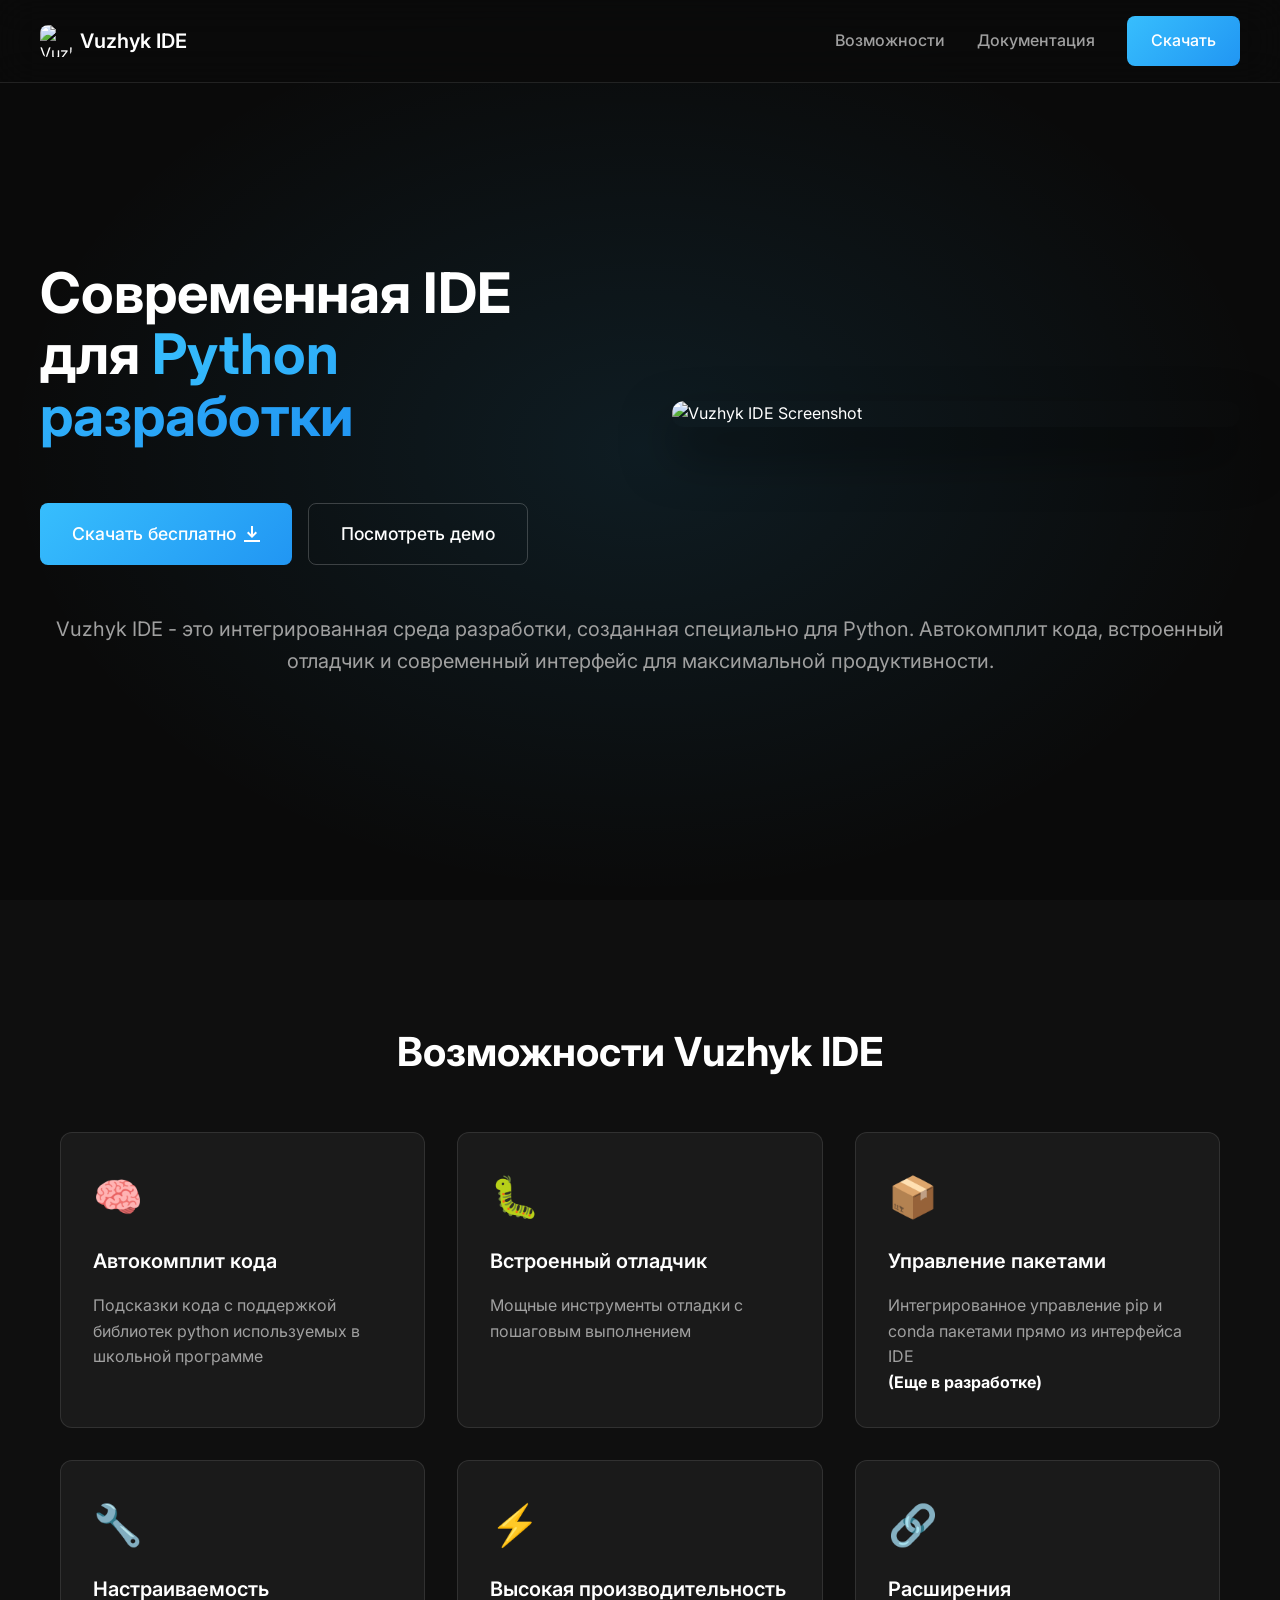
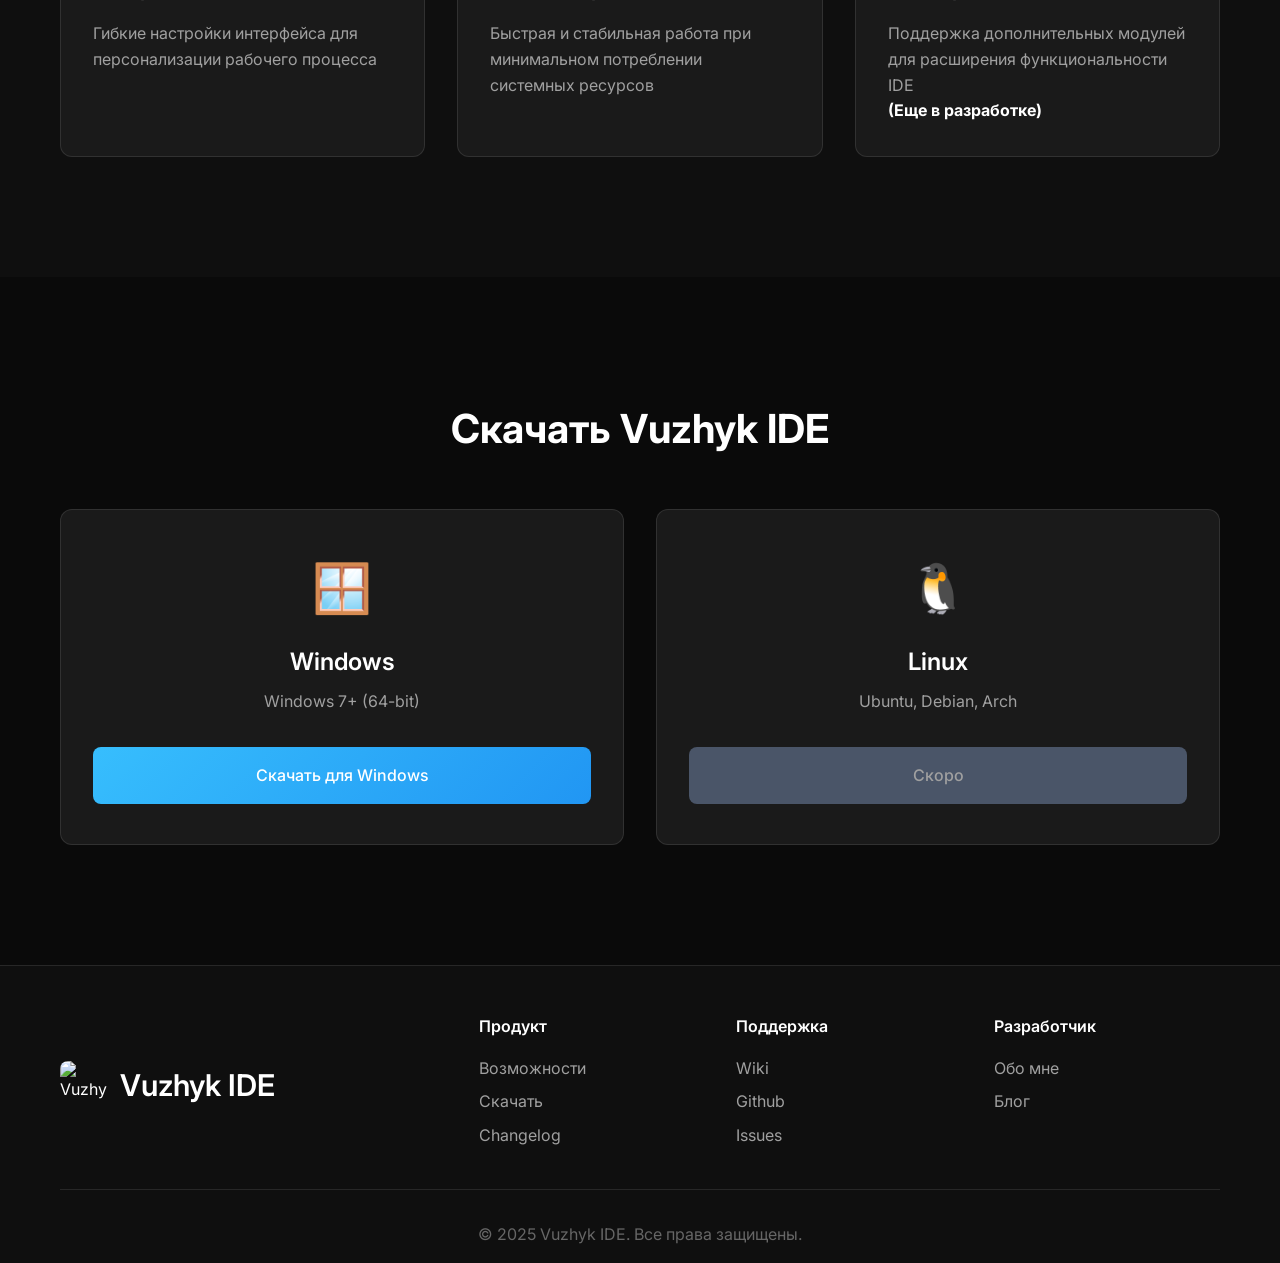
==== index.html @ dacc4168 "add demo video" ====
<!DOCTYPE html>
<html lang="ru">
<head>
    <meta charset="UTF-8">
    <meta name="viewport" content="width=device-width, initial-scale=1.0">
    <title>Vuzhyk IDE - Современная IDE для Python разработки</title>
    <link rel="icon" type="image/x-icon" href="vuzhyk.ico">
    <link rel="stylesheet" href="styles.css">
    <link href="https://fonts.googleapis.com/css2?family=Inter:wght@300;400;500;600;700&display=swap" rel="stylesheet">
</head>
<body>
    <!-- Header -->
    <header class="header">
        <nav class="nav">
            <div class="nav-brand">
                <img src="vuzhyk.ico" alt="Vuzhyk IDE" class="logo">
                <span class="brand-name">Vuzhyk IDE</span>
            </div>
            <div class="nav-links">
                <a href="#features">Возможности</a>
                <a href="#docs">Документация</a>
                <a href="#download" class="btn-primary">Скачать</a>
            </div>
        </nav>
    </header>

    <!-- Mobile Menu Overlay -->
    <div class="mobile-menu-overlay">
        <div class="mobile-menu-content">
            <div class="nav-links">
                <a href="#features">Возможности</a>
                <a href="#docs">Документация</a>
                <a href="#download" class="btn-primary">Скачать</a>
            </div>
        </div>
    </div>

    <!-- Hero Section -->
    <section class="hero">
        <div class="hero-top">
            <div class="hero-content">
                <h1 class="hero-title">
                    Современная IDE для <span class="gradient-text">Python разработки</span>
                </h1>
                <div class="hero-buttons">
                    <a href="#download" class="btn-primary large">
                        Скачать бесплатно
                        <svg width="16" height="16" viewBox="0 0 16 16" fill="none">
                            <path d="M8 12L3 7L4.4 5.6L7 8.2V0H9V8.2L11.6 5.6L13 7L8 12Z" fill="currentColor"/>
                            <path d="M0 14H16V16H0V14Z" fill="currentColor"/>
                        </svg>
                    </a>
                    <a href="#demo" class="btn-secondary large">
                        Посмотреть демо
                    </a>
                </div>
            </div>
            <div class="hero-visual">
                <img src="promo.png" alt="Vuzhyk IDE Screenshot" class="promo-image">
            </div>
        </div>
        <div class="hero-description">
            <p>
                Vuzhyk IDE - это интегрированная среда разработки, созданная специально для Python. 
                Aвтокомплит кода, встроенный отладчик и современный интерфейс для максимальной продуктивности.
            </p>
        </div>
    </section>

    <!-- Features Section -->
    <section id="features" class="features">
        <div class="container">
            <h2 class="section-title">Возможности Vuzhyk IDE</h2>
            <div class="features-grid">
                <div class="feature-card">
                    <div class="feature-icon">🧠</div>
                    <h3>Автокомплит кода</h3>
                    <p>Подсказки кода с поддержкой библиотек python используемых в школьной программе</p>
                </div>
                <div class="feature-card">
                    <div class="feature-icon">🐛</div>
                    <h3>Встроенный отладчик</h3>
                    <p>Мощные инструменты отладки с пошаговым выполнением</p>
                </div>
                <div class="feature-card">
                    <div class="feature-icon">📦</div>
                    <h3>Управление пакетами</h3>
                    <p>Интегрированное управление pip и conda пакетами прямо из интерфейса IDE</p>
                    <h4>(Еще в разработке)</h4>
                </div>
                <div class="feature-card">
                    <div class="feature-icon">🔧</div>
                    <h3>Настраиваемость</h3>
                    <p>Гибкие настройки интерфейса для персонализации рабочего процесса</p>
                </div>
                <div class="feature-card">
                    <div class="feature-icon">⚡</div>
                    <h3>Высокая производительность</h3>
                    <p>Быстрая и стабильная работа при минимальном потреблении системных ресурсов</p>
                </div>
                <div class="feature-card">
                    <div class="feature-icon">🔗</div>
                    <h3>Расширения</h3>
                    <p>Поддержка дополнительных модулей для расширения функциональности IDE</p>
                    <h4>(Еще в разработке)</h4>
                </div>
            </div>
        </div>
    </section>

    <!-- Download Section -->
    <section id="download" class="download">
        <div class="container">
            <h2 class="section-title">Скачать Vuzhyk IDE</h2>
            <div class="download-options">
                <div class="download-card">
                    <div class="os-icon">🪟</div>
                    <h3>Windows</h3>
                    <p>Windows 7+ (64-bit)</p>
                    <a href="#" class="btn-download">Скачать для Windows</a>
                </div>
                <div class="download-card">
                    <div class="os-icon">🐧</div>
                    <h3>Linux</h3>
                    <p>Ubuntu, Debian, Arch</p>
                    <a href="#" class="btn-download disabled">Скоро</a>
                </div>
            </div>
        </div>
    </section>

    <!-- Footer -->
    <footer class="footer">
        <div class="container">
            <div class="footer-content">
                <div class="footer-brand">
                    <img src="vuzhyk.ico" alt="Vuzhyk IDE" class="logo">
                    <span class="brand-name">Vuzhyk IDE</span>
                </div>
                <div class="footer-links">
                    <div class="link-group">
                        <h4>Продукт</h4>
                        <a href="#features">Возможности</a>
                        <a href="#download">Скачать</a>
                        <a href="https://github.com/p4ulroot/Vuzhyk/releases" target="_blank">Changelog</a>
                    </div>
                    <div class="link-group">
                        <h4>Поддержка</h4>
                        <a href="https://github.com/p4ulroot/Vuzhyk/wiki" target="_blank">Wiki</a>
                        <a href="https://github.com/p4ulroot/Vuzhyk" target="_blank">Github</a>
                        <a href="https://github.com/p4ulroot/Vuzhyk/issues" target="_blank">Issues</a>
                    </div>
                    <div class="link-group">
                        <h4>Разработчик</h4>
                        <a href="#about">Обо мне</a>
                        <a href="#blog">Блог</a>
                    </div>
                </div>
            </div>
            <div class="footer-bottom">
                <p>&copy; 2025 Vuzhyk IDE. Все права защищены.</p>
            </div>
        </div>
    </footer>

    <!-- Download Modal -->
    <div class="download-modal" id="downloadModal">
        <div class="modal-overlay"></div>
        <div class="modal-content">
            <div class="modal-header">
                <h3>Скачать Vuzhyk IDE для Windows</h3>
                <button class="modal-close" id="modalClose">&times;</button>
            </div>
            <div class="modal-body">
                <p>Выберите тип установки:</p>
                <div class="download-options-modal">
                    <div class="download-option">
                        <div class="option-icon">📦</div>
                        <div class="option-info">
                            <h4>Установочная версия</h4>
                            <p>Полная установка в систему с интеграцией в меню Пуск</p>
                        </div>
                        <a href="#" class="btn-download-option" data-type="installer">Скачать</a>
                    </div>
                    <div class="download-option">
                        <div class="option-icon">💼</div>
                        <div class="option-info">
                            <h4>Портативная версия</h4>
                            <p>Запуск без установки, можно использовать с USB</p>
                        </div>
                        <a href="#" class="btn-download-option" data-type="portable">Скачать</a>
                    </div>
                </div>
            </div>
        </div>
    </div>

    <!-- Demo Modal -->
    <div class="demo-modal" id="demoModal">
        <div class="modal-overlay"></div>
        <div class="modal-content demo-modal-content">
            <div class="modal-header">
                <h3>Демонстрация Vuzhyk IDE</h3>
                <button class="modal-close" id="demoModalClose">&times;</button>
            </div>
            <div class="modal-body demo-modal-body">
                <div class="demo-video" id="demoVideoYoutube">
                    <iframe
                        id="demoVideo"
                        src="https://www.youtube.com/embed/uuezZndXH4A?rel=0"
                        title="Демонстрация Vuzhyk IDE"
                        frameborder="0"
                        allow="accelerometer; autoplay; clipboard-write; encrypted-media; gyroscope; picture-in-picture; web-share"
                        referrerpolicy="strict-origin-when-cross-origin"
                        allowfullscreen>
                    </iframe>
                </div>
                <div class="demo-video demo-video-local" id="demoVideoLocal" hidden>
                    <video id="localDemoVideo" controls playsinline preload="metadata">
                        <source src="videos/vuzhyk_promo.mp4" type="video/mp4">
                        Ваш браузер не поддерживает воспроизведение видео.
                    </video>
                </div>
                <div class="demo-fallback">
                    <a href="#" id="demoFallbackLink" title="У вас не работает видео? Нажмите сюда чтобы перейти на встроеный плеер сайта.">Не работает видео?</a>
                </div>
            </div>
        </div>
    </div>

    <script src="script.js"></script>
</body>
</html>
---- styles.css ----
/* Reset and base styles */
* {
    margin: 0;
    padding: 0;
    box-sizing: border-box;
}

body {
    font-family: 'Inter', -apple-system, BlinkMacSystemFont, 'Segoe UI', Roboto, sans-serif;
    line-height: 1.6;
    color: #ffffff;
    background: #0a0a0a;
    overflow-x: hidden;
    -webkit-font-smoothing: antialiased;
    -moz-osx-font-smoothing: grayscale;
}

.container {
    max-width: 1200px;
    margin: 0 auto;
    padding: 0 20px;
}

/* Header */
.header {
    position: fixed;
    top: 0;
    left: 0;
    right: 0;
    z-index: 1000;
    background: rgba(10, 10, 10, 0.8);
    backdrop-filter: blur(20px);
    border-bottom: 1px solid rgba(255, 255, 255, 0.1);
}

.nav {
    display: flex;
    justify-content: space-between;
    align-items: center;
    padding: 1rem 0;
    max-width: 1200px;
    margin: 0 auto;
}

.nav-brand {
    display: flex;
    align-items: center;
    gap: 0.5rem;
}

.logo {
    width: 32px;
    height: 32px;
    border-radius: 8px;
}

.brand-name {
    font-size: 1.25rem;
    font-weight: 600;
    color: #ffffff;
}

.nav-links {
    display: flex;
    align-items: center;
    gap: 2rem;
}

.nav-links a {
    text-decoration: none;
    color: #a0a0a0;
    font-weight: 500;
    transition: color 0.3s ease;
}

.nav-links a:hover {
    color: #ffffff;
}

/* Buttons */
.btn-primary {
    background: linear-gradient(135deg, #37BEFD 0%, #2196F3 100%);
    color: white !important;
    padding: 0.75rem 1.5rem;
    border-radius: 8px;
    text-decoration: none;
    font-weight: 500;
    transition: all 0.3s ease;
    display: inline-flex;
    align-items: center;
    gap: 0.5rem;
}

.btn-primary:hover {
    transform: translateY(-2px);
    box-shadow: 0 10px 25px rgba(55, 190, 253, 0.3);
    color: white !important;
}

.btn-primary.large {
    padding: 1rem 2rem;
    font-size: 1.1rem;
}

.btn-secondary {
    background: transparent;
    color: #ffffff;
    padding: 0.75rem 1.5rem;
    border: 1px solid rgba(255, 255, 255, 0.2);
    border-radius: 8px;
    text-decoration: none;
    font-weight: 500;
    transition: all 0.3s ease;
}

.btn-secondary:hover {
    background: rgba(255, 255, 255, 0.1);
    border-color: rgba(255, 255, 255, 0.3);
}

.btn-secondary.large {
    padding: 1rem 2rem;
    font-size: 1.1rem;
}

/* Hero Section */
.hero {
    min-height: 100vh;
    display: flex;
    flex-direction: column;
    justify-content: center;
    padding: 120px 2rem 80px;
    background: radial-gradient(ellipse at center, rgba(55, 190, 253, 0.1) 0%, transparent 70%);
}

.hero-top {
    max-width: 1200px;
    margin: 0 auto;
    display: grid;
    grid-template-columns: 1fr 1fr;
    gap: 4rem;
    align-items: center;
    margin-bottom: 3rem;
}

.hero-content {
    display: flex;
    flex-direction: column;
    gap: 2rem;
}

.hero-title {
    font-size: 3.5rem;
    font-weight: 700;
    line-height: 1.1;
    margin-bottom: 1.5rem;
}

.gradient-text {
    background: linear-gradient(135deg, #37BEFD 0%, #2196F3 100%);
    -webkit-background-clip: text;
    -webkit-text-fill-color: transparent;
    background-clip: text;
}



.hero-buttons {
    display: flex;
    gap: 1rem;
    flex-wrap: wrap;
}

/* Hero Visual */
.hero-visual {
    display: flex;
    justify-content: center;
    align-items: center;
}

.promo-image {
    width: 100%;
    max-width: 600px;
    height: auto;
    border-radius: 12px;
    box-shadow: 0 25px 50px rgba(0, 0, 0, 0.5);
    transition: transform 0.3s ease;
}

.promo-image:hover {
    transform: translateY(-5px);
}

/* Hero Description */
.hero-description {
    max-width: 1200px;
    margin: 0 auto;
    text-align: center;
}

.hero-description p {
    font-size: 1.25rem;
    color: #a0a0a0;
    line-height: 1.6;
    margin: 0;
}

/* Features Section */
.features {
    padding: 120px 0;
    background: #0f0f0f;
}

.section-title {
    font-size: 2.5rem;
    font-weight: 700;
    text-align: center;
    margin-bottom: 3rem;
}

.features-grid {
    display: grid;
    grid-template-columns: repeat(auto-fit, minmax(350px, 1fr));
    gap: 2rem;
}

.feature-card {
    background: #1a1a1a;
    padding: 2rem;
    border-radius: 12px;
    border: 1px solid rgba(255, 255, 255, 0.1);
    transition: all 0.3s ease;
}

.feature-card:hover {
    transform: translateY(-5px);
    border-color: rgba(55, 190, 253, 0.3);
    box-shadow: 0 20px 40px rgba(0, 0, 0, 0.3);
}

.feature-icon {
    font-size: 2.5rem;
    margin-bottom: 1rem;
}

.feature-card h3 {
    font-size: 1.25rem;
    font-weight: 600;
    margin-bottom: 1rem;
    color: #ffffff;
}

.feature-card p {
    color: #a0a0a0;
    line-height: 1.6;
}

/* Download Section */
.download {
    padding: 120px 0;
    background: #0a0a0a;
}

.section-description {
    text-align: center;
    font-size: 1.125rem;
    color: #a0a0a0;
    margin-bottom: 3rem;
}

.download-options {
    display: grid;
    grid-template-columns: repeat(auto-fit, minmax(300px, 1fr));
    gap: 2rem;
}

.download-card {
    background: #1a1a1a;
    padding: 2.5rem 2rem;
    border-radius: 12px;
    border: 1px solid rgba(255, 255, 255, 0.1);
    text-align: center;
    transition: all 0.3s ease;
}

.download-card:hover {
    transform: translateY(-5px);
    border-color: rgba(55, 190, 253, 0.3);
}

.os-icon {
    font-size: 3rem;
    margin-bottom: 1rem;
}

.download-card h3 {
    font-size: 1.5rem;
    font-weight: 600;
    margin-bottom: 0.5rem;
    color: #ffffff;
}

.download-card p {
    color: #a0a0a0;
    margin-bottom: 2rem;
}

.btn-download {
    background: linear-gradient(135deg, #37BEFD 0%, #2196F3 100%);
    color: white;
    padding: 1rem 2rem;
    border-radius: 8px;
    text-decoration: none;
    font-weight: 500;
    transition: all 0.3s ease;
    display: inline-block;
    width: 100%;
}

.btn-download:hover {
    transform: translateY(-2px);
    box-shadow: 0 10px 25px rgba(55, 190, 253, 0.3);
}

.btn-download.disabled {
    background: #4a5568;
    color: #a0a0a0;
    cursor: not-allowed;
    pointer-events: none;
}

.btn-download.disabled:hover {
    transform: none;
    box-shadow: none;
}

/* Footer */
.footer {
    background: #0f0f0f;
    border-top: 1px solid rgba(255, 255, 255, 0.1);
    padding: 3rem 0 1rem;
}

.footer-content {
    display: grid;
    grid-template-columns: 1fr 2fr;
    gap: 3rem;
    margin-bottom: 2rem;
}

.footer-brand {
    display: flex;
    align-items: center;
    gap: 0.75rem;
}

.footer-brand .logo {
    width: 48px;
    height: 48px;
}

.footer-brand .brand-name {
    font-size: 1.875rem;
    font-weight: 600;
}

.footer-links {
    display: grid;
    grid-template-columns: repeat(3, 1fr);
    gap: 2rem;
}

.link-group h4 {
    font-weight: 600;
    margin-bottom: 1rem;
    color: #ffffff;
}

.link-group a {
    display: block;
    color: #a0a0a0;
    text-decoration: none;
    margin-bottom: 0.5rem;
    transition: color 0.3s ease;
}

.link-group a:hover {
    color: #ffffff;
}

.footer-bottom {
    text-align: center;
    padding-top: 2rem;
    border-top: 1px solid rgba(255, 255, 255, 0.1);
    color: #666;
}

/* Mobile Menu */
.mobile-menu-toggle {
    display: none;
    background: none;
    border: none;
    color: white;
    font-size: 1.5rem;
    cursor: pointer;
    padding: 0.5rem;
    z-index: 1001;
    position: relative;
}

.mobile-menu-overlay {
    position: fixed;
    top: 0;
    left: 0;
    width: 100%;
    height: 100vh;
    background: rgba(10, 10, 10, 0.98);
    backdrop-filter: blur(20px);
    z-index: 1000;
    display: none;
    opacity: 0;
    transition: opacity 0.3s ease;
}

.mobile-menu-overlay.active {
    display: flex;
    opacity: 1;
}

.mobile-menu-content {
    display: flex;
    flex-direction: column;
    justify-content: center;
    align-items: center;
    width: 100%;
    height: 100%;
    padding: 2rem;
}

.mobile-menu-content .nav-links {
    flex-direction: column;
    gap: 2rem;
    align-items: center;
}

.mobile-menu-content .nav-links a {
    font-size: 1.5rem;
    font-weight: 600;
    padding: 1rem 2rem;
    border-radius: 12px;
    transition: all 0.3s ease;
    text-align: center;
    min-width: 200px;
    opacity: 0;
    transform: translateY(20px);
    animation: slideInUp 0.4s ease forwards;
}

.mobile-menu-content .nav-links a:nth-child(1) { animation-delay: 0.1s; }
.mobile-menu-content .nav-links a:nth-child(2) { animation-delay: 0.2s; }
.mobile-menu-content .nav-links a:nth-child(3) { animation-delay: 0.3s; }

.mobile-menu-content .nav-links a:hover {
    background: rgba(55, 190, 253, 0.1);
    color: #37BEFD;
    transform: translateY(-2px);
}

.mobile-menu-content .btn-primary {
    font-size: 1.25rem;
    padding: 1.25rem 2.5rem;
    margin-top: 1rem;
}

@keyframes slideInUp {
    to {
        opacity: 1;
        transform: translateY(0);
    }
}

/* Responsive Design */
@media (max-width: 1024px) {
    .hero-content {
        gap: 3rem;
    }
    
    .hero-title {
        font-size: 3rem;
    }
    
    .features-grid {
        grid-template-columns: repeat(auto-fit, minmax(300px, 1fr));
    }
}

@media (max-width: 768px) {
    .container {
        padding: 0 15px;
    }
    
    .nav {
        padding: 1rem 12px;
        position: relative;
    }
    
    .mobile-menu-toggle {
        display: block !important;
    }
    
    .header .nav-links {
        display: none;
    }
    
    .mobile-menu-content .nav-links {
        display: flex;
    }
    
    .hero {
        padding: 100px 1rem 60px;
        min-height: auto;
    }
    
    .hero-top {
        grid-template-columns: 1fr;
        text-align: center;
        gap: 2rem;
        margin-bottom: 2rem;
    }
    
    .hero-title {
        font-size: 2.5rem;
        line-height: 1.2;
    }
    
    .hero-description p {
        font-size: 1.1rem;
    }
    
    .hero-buttons {
        justify-content: center;
        flex-direction: column;
        align-items: center;
    }
    
    .btn-primary.large,
    .btn-secondary.large {
        width: 100%;
        max-width: 280px;
        justify-content: center;
    }
    
    .promo-image {
        max-width: 100%;
        margin: 0 auto;
    }
    
    .features {
        padding: 80px 0;
    }
    
    .section-title {
        font-size: 2rem;
        margin-bottom: 2rem;
    }
    
    .features-grid {
        grid-template-columns: 1fr;
        gap: 1.5rem;
    }
    
    .feature-card {
        padding: 1.5rem;
    }
    
    .download {
        padding: 80px 0;
    }
    
    .download-options {
        grid-template-columns: 1fr;
        gap: 1.5rem;
    }
    
    .download-card {
        padding: 2rem 1.5rem;
    }
    
    .footer {
        padding: 2rem 0 1rem;
    }
    
    .footer-content {
        grid-template-columns: 1fr;
        text-align: center;
        gap: 2rem;
    }
    
    .footer-links {
        grid-template-columns: 1fr;
        gap: 1.5rem;
    }
}

@media (max-width: 480px) {
    .nav {
        padding: 0.75rem 8px;
    }
    
    .brand-name {
        font-size: 1.1rem;
    }
    
    .logo {
        width: 28px;
        height: 28px;
    }
    
    .hero {
        padding: 90px 10px 50px;
    }
    
    .hero-title {
        font-size: 2rem;
    }
    
    .hero-description p {
        font-size: 1rem;
    }
    
    .btn-primary,
    .btn-secondary {
        padding: 0.875rem 1.25rem;
        font-size: 0.95rem;
    }
    
    .btn-primary.large,
    .btn-secondary.large {
        padding: 1rem 1.5rem;
        font-size: 1rem;
    }
    
    .section-title {
        font-size: 1.75rem;
    }
    
    .feature-card {
        padding: 1.25rem;
    }
    
    .feature-card h3 {
        font-size: 1.1rem;
    }
    
    .feature-icon {
        font-size: 2rem;
    }
    
    .download-card {
        padding: 1.5rem 1rem;
    }
    
    .download-card h3 {
        font-size: 1.25rem;
    }
    
    .os-icon {
        font-size: 2.5rem;
    }
    
    .promo-image {
        border-radius: 8px;
    }
    
    .footer {
        padding: 1.5rem 0 1rem;
    }
    
    .footer-content {
        gap: 1.5rem;
    }
    
    .modal-content {
        width: 95%;
        margin: 1rem auto;
    }
    
    .modal-header {
        padding: 1.5rem 1.5rem 1rem;
    }
    
    .modal-header h3 {
        font-size: 1.25rem;
    }
    
    .modal-body {
        padding: 1rem 1.5rem 1.5rem;
    }
    
    .download-option {
        flex-direction: column;
        text-align: center;
        gap: 1rem;
        padding: 1.25rem;
    }
    
    .option-icon {
        min-width: auto;
    }
    
    .btn-download-option {
        width: 100%;
    }
    
    .demo-modal-content {
        max-width: 95%;
    }
    
    .demo-icon {
        font-size: 3rem;
    }
    
    .demo-message h4 {
        font-size: 1.25rem;
    }
    
    .demo-link {
        padding: 0.875rem 1.25rem;
    }
}

/* Animations */
@keyframes fadeInUp {
    from {
        opacity: 0;
        transform: translateY(30px);
    }
    to {
        opacity: 1;
        transform: translateY(0);
    }
}

.hero-content > * {
    animation: fadeInUp 0.8s ease-out;
}

.feature-card {
    animation: fadeInUp 0.8s ease-out;
}

/* Smooth scrolling */
html {
    scroll-behavior: smooth;
}

/* Download Modal */
.download-modal {
    position: fixed;
    top: 0;
    left: 0;
    width: 100%;
    height: 100%;
    z-index: 2000;
    display: none !important;
    opacity: 0;
    transition: opacity 0.3s ease;
}

.download-modal.active {
    display: flex !important;
    opacity: 1;
}

.modal-overlay {
    position: absolute;
    top: 0;
    left: 0;
    width: 100%;
    height: 100%;
    background: rgba(0, 0, 0, 0.8);
    backdrop-filter: blur(10px);
}

.modal-content {
    position: relative;
    background: #1a1a1a;
    border-radius: 16px;
    border: 1px solid rgba(255, 255, 255, 0.1);
    margin: auto;
    max-width: 600px;
    width: 90%;
    max-height: 80vh;
    overflow-y: auto;
    box-shadow: 0 25px 50px rgba(0, 0, 0, 0.5);
    animation: modalSlideIn 0.3s ease;
}

@keyframes modalSlideIn {
    from {
        transform: translateY(-50px);
        opacity: 0;
    }
    to {
        transform: translateY(0);
        opacity: 1;
    }
}

.modal-header {
    display: flex;
    justify-content: space-between;
    align-items: center;
    padding: 2rem 2rem 1rem;
    border-bottom: 1px solid rgba(255, 255, 255, 0.1);
}

.modal-header h3 {
    font-size: 1.5rem;
    font-weight: 600;
    color: #ffffff;
    margin: 0;
}

.modal-close {
    background: none;
    border: none;
    color: #a0a0a0;
    font-size: 2rem;
    cursor: pointer;
    padding: 0;
    width: 32px;
    height: 32px;
    display: flex;
    align-items: center;
    justify-content: center;
    border-radius: 8px;
    transition: all 0.3s ease;
}

.modal-close:hover {
    background: rgba(255, 255, 255, 0.1);
    color: #ffffff;
}

.modal-body {
    padding: 1rem 2rem 2rem;
}

.modal-body > p {
    font-size: 1.1rem;
    color: #a0a0a0;
    margin-bottom: 1.5rem;
}

.download-options-modal {
    display: flex;
    flex-direction: column;
    gap: 1rem;
}

.download-option {
    display: flex;
    align-items: center;
    gap: 1rem;
    padding: 1.5rem;
    background: #2a2a2a;
    border-radius: 12px;
    border: 1px solid rgba(255, 255, 255, 0.1);
    transition: all 0.3s ease;
}

.download-option:hover {
    border-color: rgba(55, 190, 253, 0.3);
    background: #2f2f2f;
}

.option-icon {
    font-size: 2rem;
    min-width: 60px;
    text-align: center;
}

.option-info {
    flex: 1;
}

.option-info h4 {
    font-size: 1.25rem;
    font-weight: 600;
    color: #ffffff;
    margin: 0 0 0.5rem 0;
}

.option-info p {
    font-size: 0.95rem;
    color: #a0a0a0;
    margin: 0;
    line-height: 1.4;
}

.btn-download-option {
    background: linear-gradient(135deg, #37BEFD 0%, #2196F3 100%);
    color: white;
    padding: 0.75rem 1.5rem;
    border-radius: 8px;
    text-decoration: none;
    font-weight: 500;
    transition: all 0.3s ease;
    min-width: 100px;
    text-align: center;
}

.btn-download-option:hover {
    transform: translateY(-2px);
    box-shadow: 0 8px 20px rgba(55, 190, 253, 0.3);
}

/* Demo Modal */
.demo-modal {
    position: fixed;
    top: 0;
    left: 0;
    width: 100%;
    height: 100%;
    z-index: 2000;
    display: none !important;
    opacity: 0;
    transition: opacity 0.3s ease;
}

.demo-modal.active {
    display: flex !important;
    opacity: 1;
}

.demo-modal-content {
    max-width: 800px;
}

.demo-modal-body {
    padding: 1rem;
}

.demo-video {
    position: relative;
    width: 100%;
    aspect-ratio: 16 / 9;
    border-radius: 12px;
    overflow: hidden;
    background: #000;
}

.demo-video iframe {
    position: absolute;
    inset: 0;
    width: 100%;
    height: 100%;
    border: 0;
}

.demo-video[hidden] {
    display: none;
}

.demo-video-local video {
    position: absolute;
    inset: 0;
    width: 100%;
    height: 100%;
    border: 0;
    background: #000;
}

.demo-fallback {
    margin-top: 0.75rem;
    text-align: center;
}

.demo-fallback a {
    color: #a0a0a0;
    font-size: 0.85rem;
    text-decoration: underline;
    transition: color 0.3s ease;
}

.demo-fallback a:hover {
    color: #37BEFD;
}

.demo-message {
    text-align: center;
}

.demo-icon {
    font-size: 4rem;
    margin-bottom: 1rem;
}

.demo-message h4 {
    font-size: 1.5rem;
    font-weight: 600;
    color: #ffffff;
    margin-bottom: 1rem;
}

.demo-message p {
    font-size: 1rem;
    color: #a0a0a0;
    margin-bottom: 2rem;
    line-height: 1.6;
}

.demo-alternatives {
    display: flex;
    flex-direction: column;
    gap: 1rem;
}

.demo-link {
    display: flex;
    align-items: center;
    gap: 1rem;
    padding: 1rem 1.5rem;
    background: #2a2a2a;
    border-radius: 10px;
    border: 1px solid rgba(255, 255, 255, 0.1);
    text-decoration: none;
    color: #ffffff;
    transition: all 0.3s ease;
}

.demo-link:hover {
    background: #333333;
    border-color: rgba(55, 190, 253, 0.3);
    transform: translateY(-2px);
}

.link-icon {
    font-size: 1.5rem;
    min-width: 24px;
}

.demo-link span:not(.link-icon) {
    font-weight: 500;
}

/* Touch improvements for mobile */
@media (hover: none) and (pointer: coarse) {
    .feature-card:hover,
    .download-card:hover {
        transform: none;
        border-color: rgba(255, 255, 255, 0.1);
    }
    
    .btn-primary:hover,
    .btn-download:hover {
        transform: none;
        box-shadow: none;
    }
}

/* Prevent zoom on input focus on iOS */
@media screen and (-webkit-min-device-pixel-ratio: 0) {
    select,
    textarea,
    input[type="text"],
    input[type="password"],
    input[type="datetime"],
    input[type="datetime-local"],
    input[type="date"],
    input[type="month"],
    input[type="time"],
    input[type="week"],
    input[type="number"],
    input[type="email"],
    input[type="url"],
    input[type="search"],
    input[type="tel"],
    input[type="color"] {
        font-size: 16px;
    }
}

/* Improve touch targets */
@media (max-width: 768px) {
    .nav-links a,
    .btn-primary,
    .btn-secondary,
    .btn-download {
        min-height: 44px;
        display: flex;
        align-items: center;
        justify-content: center;
    }
}
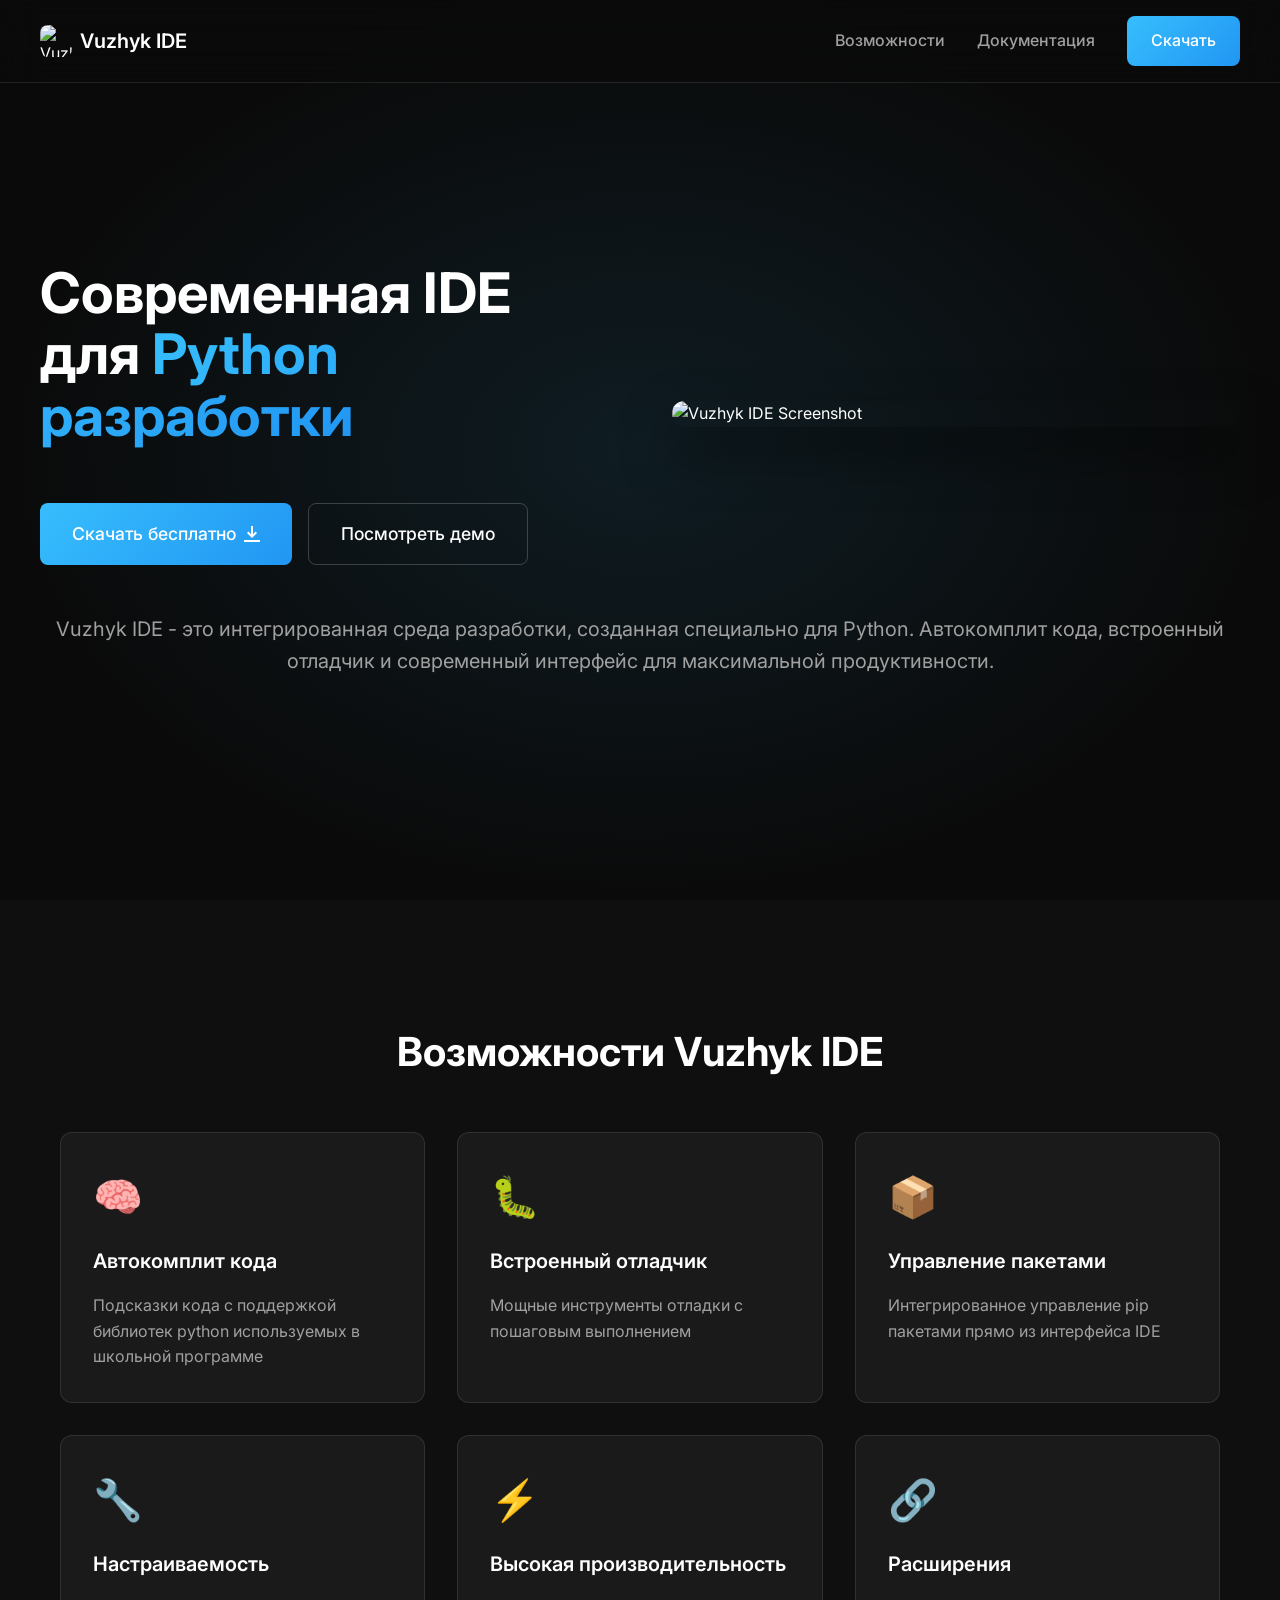
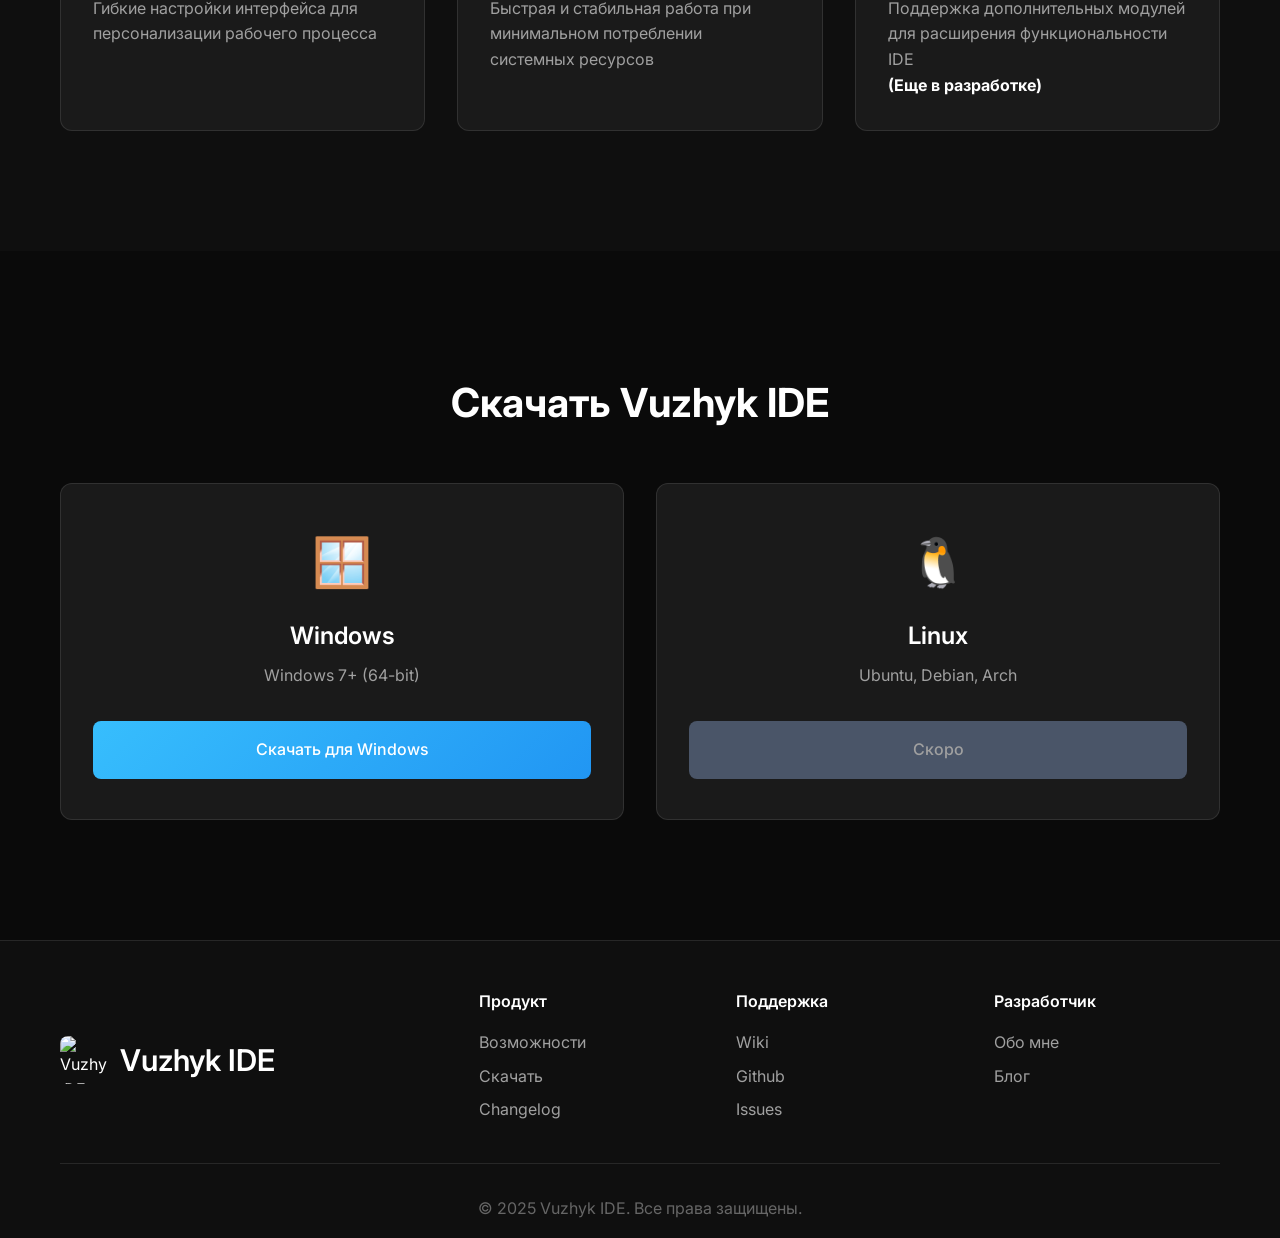
==== commit 4d0f2aaf: "videoplayer update" ====
--- a/index.html
+++ b/index.html
@@ -85,8 +85,7 @@
                 <div class="feature-card">
                     <div class="feature-icon">📦</div>
                     <h3>Управление пакетами</h3>
-                    <p>Интегрированное управление pip и conda пакетами прямо из интерфейса IDE</p>
-                    <h4>(Еще в разработке)</h4>
+                    <p>Интегрированное управление pip пакетами прямо из интерфейса IDE</p>
                 </div>
                 <div class="feature-card">
                     <div class="feature-icon">🔧</div>
--- a/styles.css
+++ b/styles.css
@@ -230,6 +230,10 @@
     border-radius: 12px;
     border: 1px solid rgba(255, 255, 255, 0.1);
     transition: all 0.3s ease;
+    -webkit-user-select: none;
+    -moz-user-select: none;
+    -ms-user-select: none;
+    user-select: none;
 }
 
 .feature-card:hover {
@@ -281,6 +285,10 @@
     border: 1px solid rgba(255, 255, 255, 0.1);
     text-align: center;
     transition: all 0.3s ease;
+    -webkit-user-select: none;
+    -moz-user-select: none;
+    -ms-user-select: none;
+    user-select: none;
 }
 
 .download-card:hover {
@@ -935,7 +943,7 @@
 }
 
 .demo-modal-content {
-    max-width: 800px;
+    max-width: 1200px;
 }
 
 .demo-modal-body {
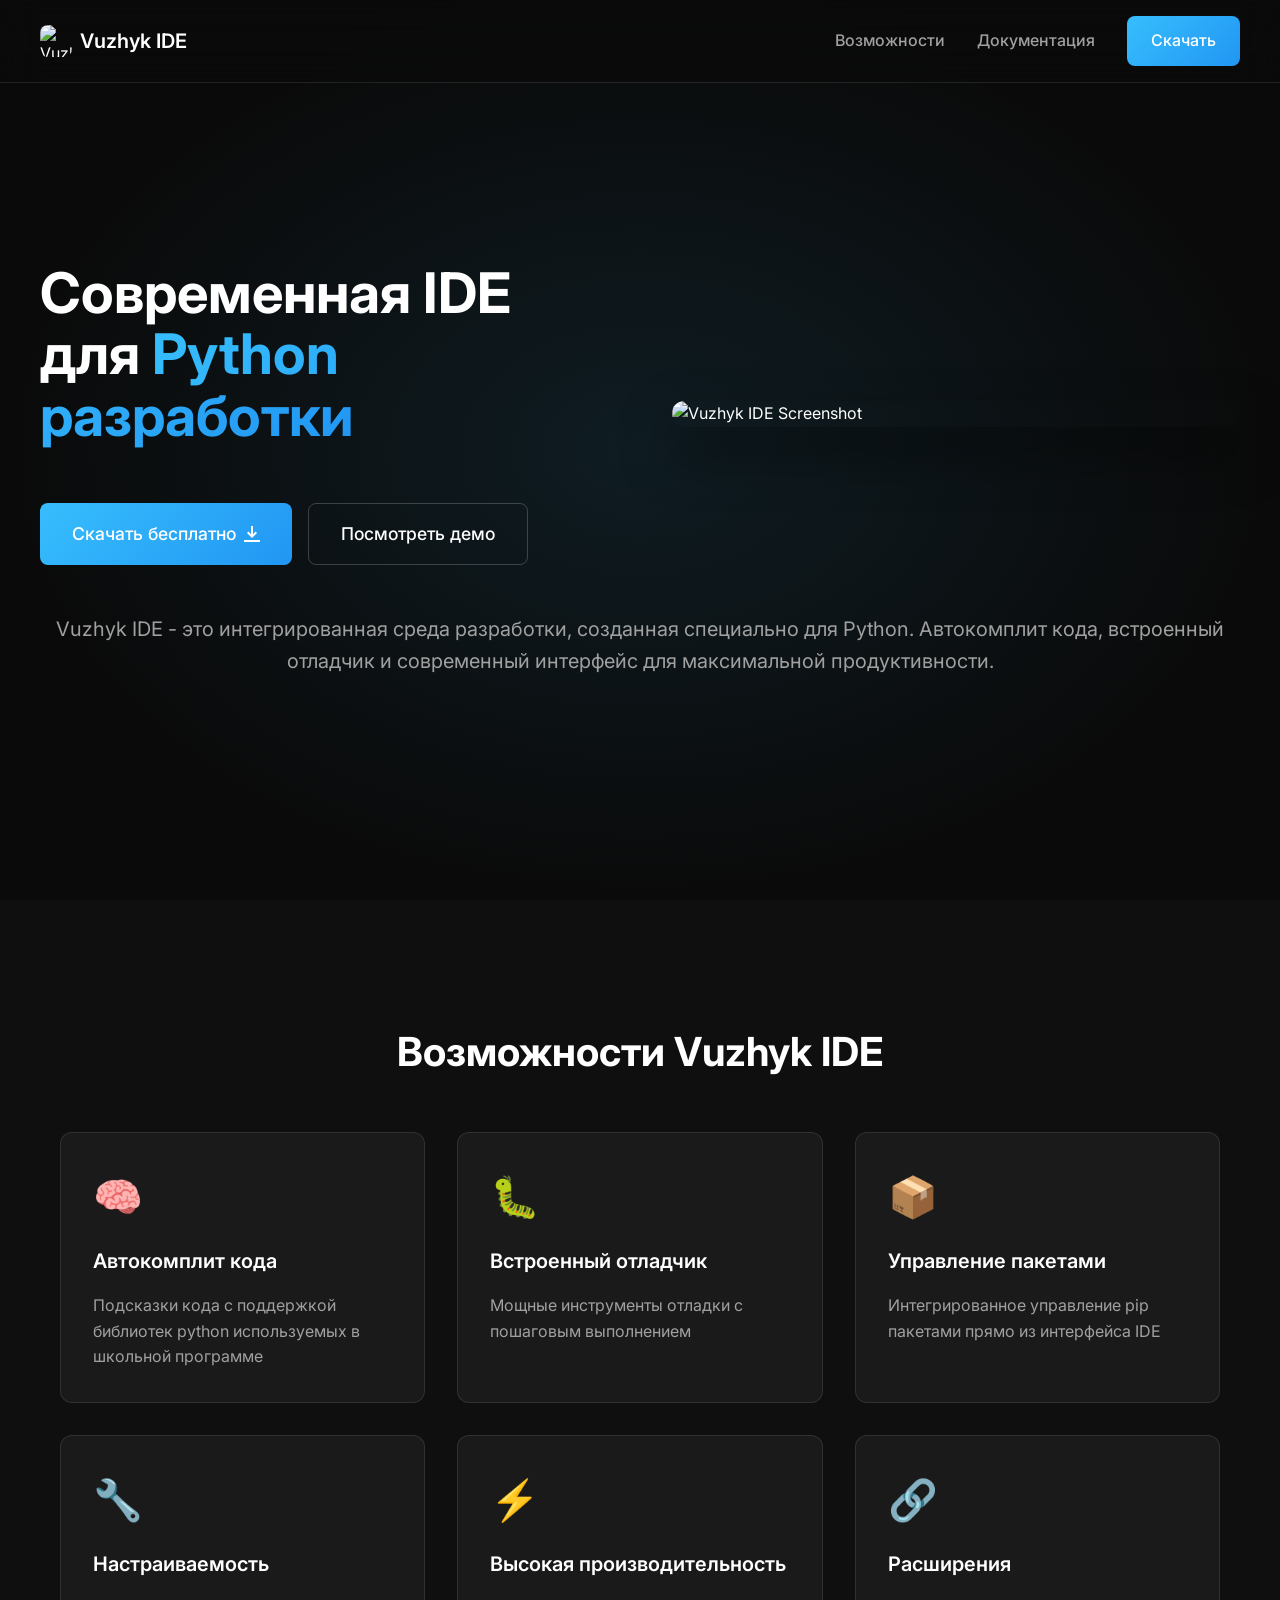
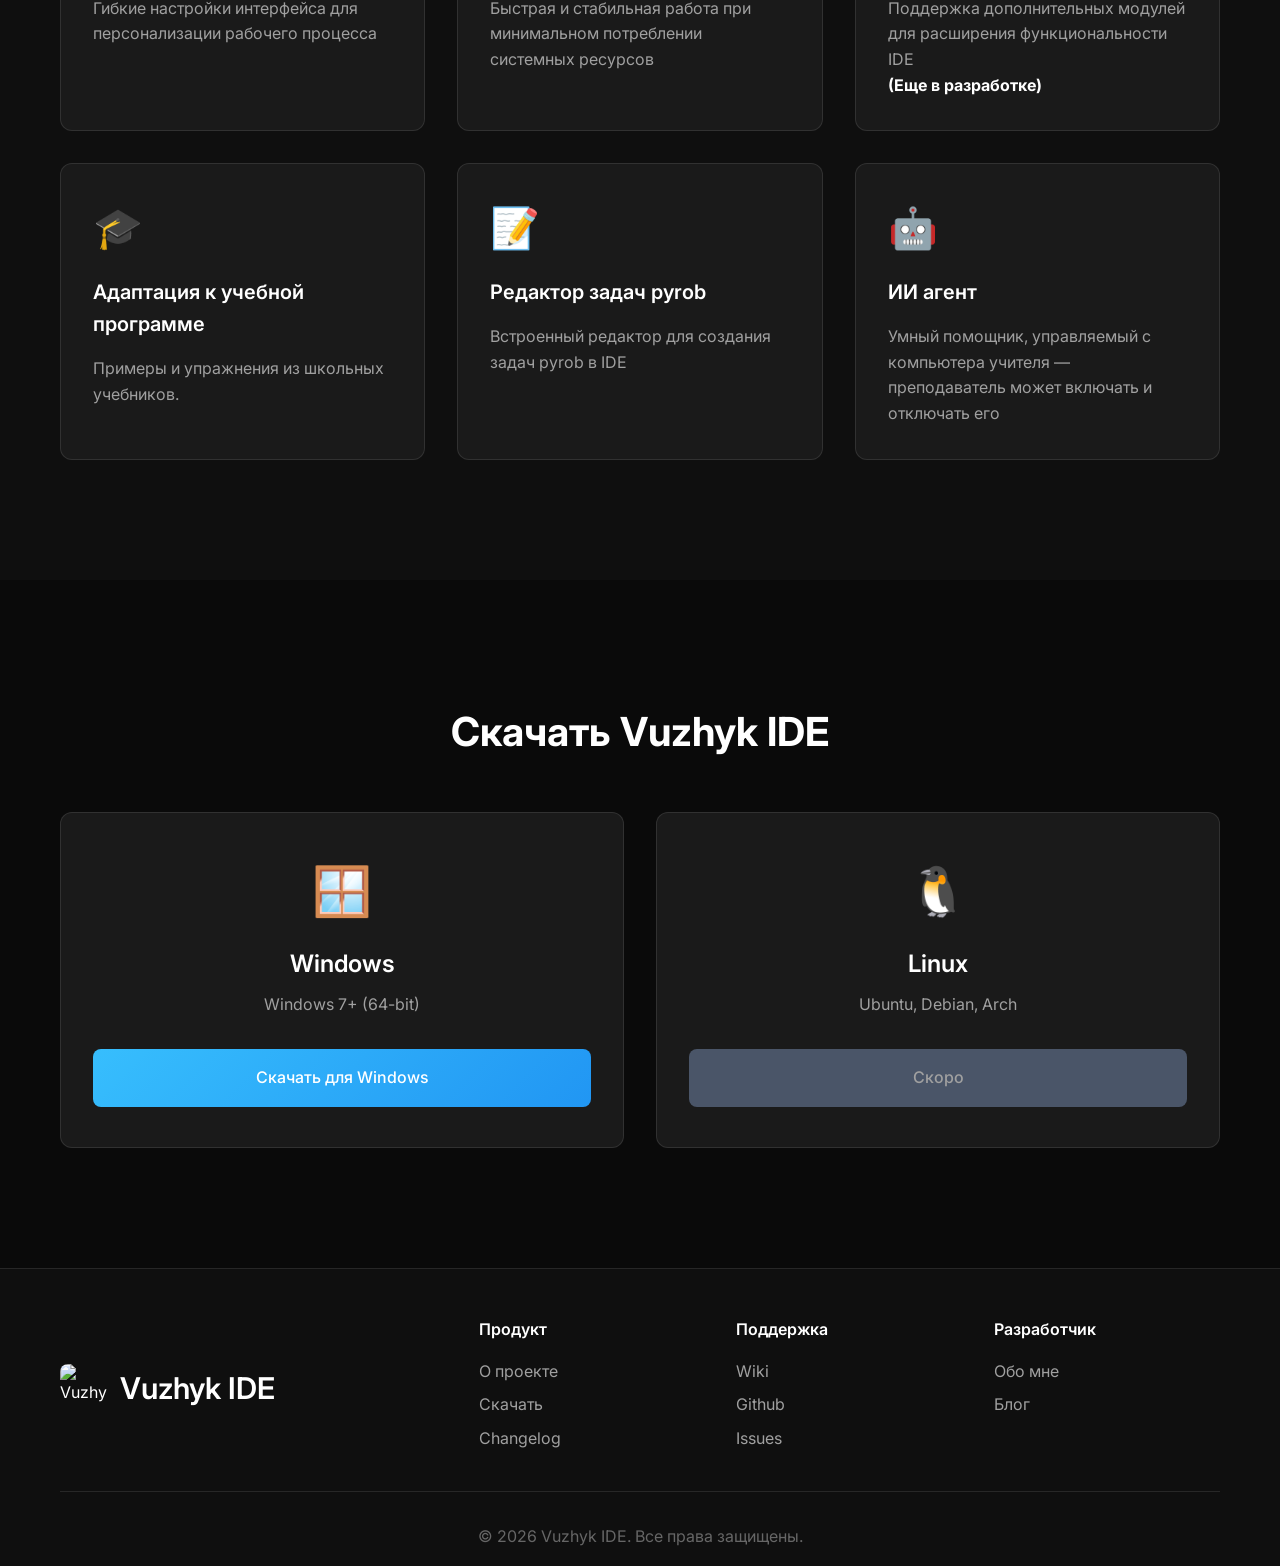
==== commit c6630884: "update" ====
--- a/index.html
+++ b/index.html
@@ -103,6 +103,21 @@
                     <p>Поддержка дополнительных модулей для расширения функциональности IDE</p>
                     <h4>(Еще в разработке)</h4>
                 </div>
+                <div class="feature-card">
+                    <div class="feature-icon">🎓</div>
+                    <h3>Адаптация к учебной программе</h3>
+                    <p>Примеры и упражнения из школьных учебников.</p>
+                </div>
+                <div class="feature-card">
+                    <div class="feature-icon">📝</div>
+                    <h3>Редактор задач pyrob</h3>
+                    <p>Встроенный редактор для создания задач pyrob в IDE</p>
+                </div>
+                <div class="feature-card">
+                    <div class="feature-icon">🤖</div>
+                    <h3>ИИ агент</h3>
+                    <p>Умный помощник, управляемый с компьютера учителя — преподаватель может включать и отключать его</p>
+                </div>
             </div>
         </div>
     </section>
@@ -139,7 +154,7 @@
                 <div class="footer-links">
                     <div class="link-group">
                         <h4>Продукт</h4>
-                        <a href="#features">Возможности</a>
+                        <a href="about.html">О проекте</a>
                         <a href="#download">Скачать</a>
                         <a href="https://github.com/p4ulroot/Vuzhyk/releases" target="_blank">Changelog</a>
                     </div>
@@ -157,7 +172,7 @@
                 </div>
             </div>
             <div class="footer-bottom">
-                <p>&copy; 2025 Vuzhyk IDE. Все права защищены.</p>
+                <p>&copy; 2026 Vuzhyk IDE. Все права защищены.</p>
             </div>
         </div>
     </footer>
--- a/styles.css
+++ b/styles.css
@@ -1101,4 +1101,152 @@
         align-items: center;
         justify-content: center;
     }
+}
+
+/* ===== About page ===== */
+.about-header {
+    position: sticky;
+    top: 0;
+    z-index: 100;
+    background: rgba(10, 10, 10, 0.9);
+    backdrop-filter: blur(20px);
+    border-bottom: 1px solid rgba(255, 255, 255, 0.1);
+}
+
+.about-header-inner {
+    max-width: 900px;
+    margin: 0 auto;
+    padding: 0.9rem 20px;
+    display: flex;
+    align-items: center;
+    justify-content: space-between;
+    gap: 1rem;
+}
+
+.about-page {
+    max-width: 900px;
+    margin: 0 auto;
+    padding: 3rem 20px 4rem;
+}
+
+.about-title {
+    font-size: 2rem;
+    font-weight: 700;
+    line-height: 1.25;
+    margin-bottom: 1rem;
+}
+
+.about-subtitle {
+    color: #a0a0a0;
+    font-style: italic;
+    font-size: 1.1rem;
+    line-height: 1.5;
+    margin-bottom: 2.5rem;
+    padding-left: 1rem;
+    border-left: 3px solid #37BEFD;
+}
+
+.about-doc h2 {
+    font-size: 1.5rem;
+    font-weight: 700;
+    color: #ffffff;
+    margin: 2.5rem 0 1rem;
+}
+
+.about-doc h3 {
+    font-size: 1.15rem;
+    font-weight: 600;
+    color: #37BEFD;
+    margin: 1.75rem 0 0.75rem;
+}
+
+.about-doc p {
+    color: #d0d0d0;
+    line-height: 1.75;
+    margin-bottom: 1rem;
+    text-align: justify;
+}
+
+.about-doc ul {
+    margin: 0 0 1.25rem;
+    padding-left: 1.5rem;
+}
+
+.about-doc li {
+    color: #d0d0d0;
+    line-height: 1.7;
+    margin-bottom: 0.6rem;
+}
+
+.about-author {
+    font-weight: 600;
+    color: #ffffff;
+    margin-top: 0.5rem;
+    margin-bottom: 0.25rem;
+}
+
+.about-org {
+    color: #a0a0a0;
+    margin-bottom: 0.25rem;
+}
+
+.about-table {
+    width: 100%;
+    border-collapse: collapse;
+    margin: 1.5rem 0;
+    font-size: 0.9rem;
+}
+
+.about-table th,
+.about-table td {
+    border: 1px solid rgba(255, 255, 255, 0.15);
+    padding: 0.6rem 0.75rem;
+    text-align: left;
+    vertical-align: top;
+    color: #d0d0d0;
+}
+
+.about-table th {
+    background: #1a1a1a;
+    color: #ffffff;
+    font-weight: 600;
+}
+
+.about-table .col-num {
+    width: 44px;
+    text-align: center;
+    white-space: nowrap;
+}
+
+.about-table tr:nth-child(even) td {
+    background: rgba(255, 255, 255, 0.02);
+}
+
+.about-footer {
+    border-top: 1px solid rgba(255, 255, 255, 0.1);
+    text-align: center;
+    padding: 2rem 1rem;
+    color: #666;
+}
+
+@media (max-width: 600px) {
+    .about-title {
+        font-size: 1.55rem;
+    }
+
+    .about-page {
+        padding: 2rem 16px 3rem;
+    }
+
+    .about-doc h2 {
+        font-size: 1.25rem;
+    }
+
+    .about-doc p {
+        text-align: left;
+    }
+
+    .about-table {
+        font-size: 0.82rem;
+    }
 }
